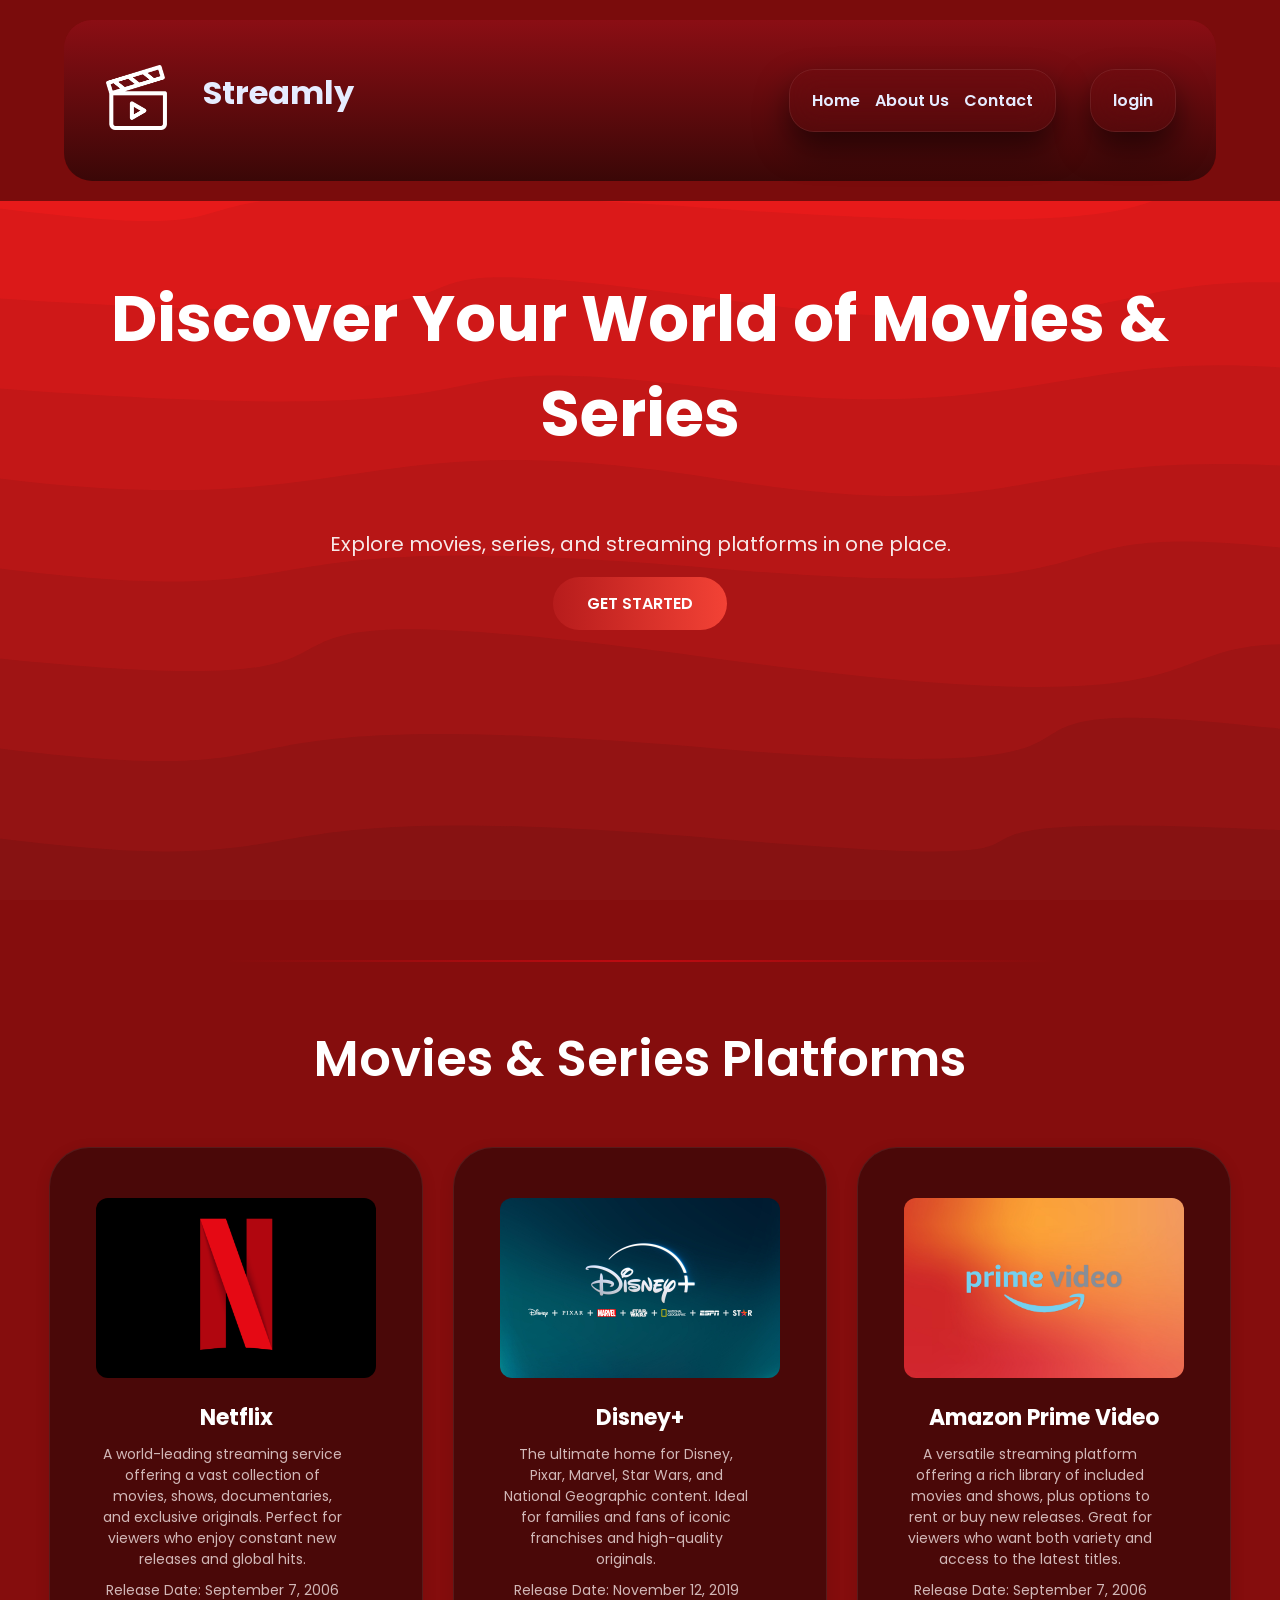
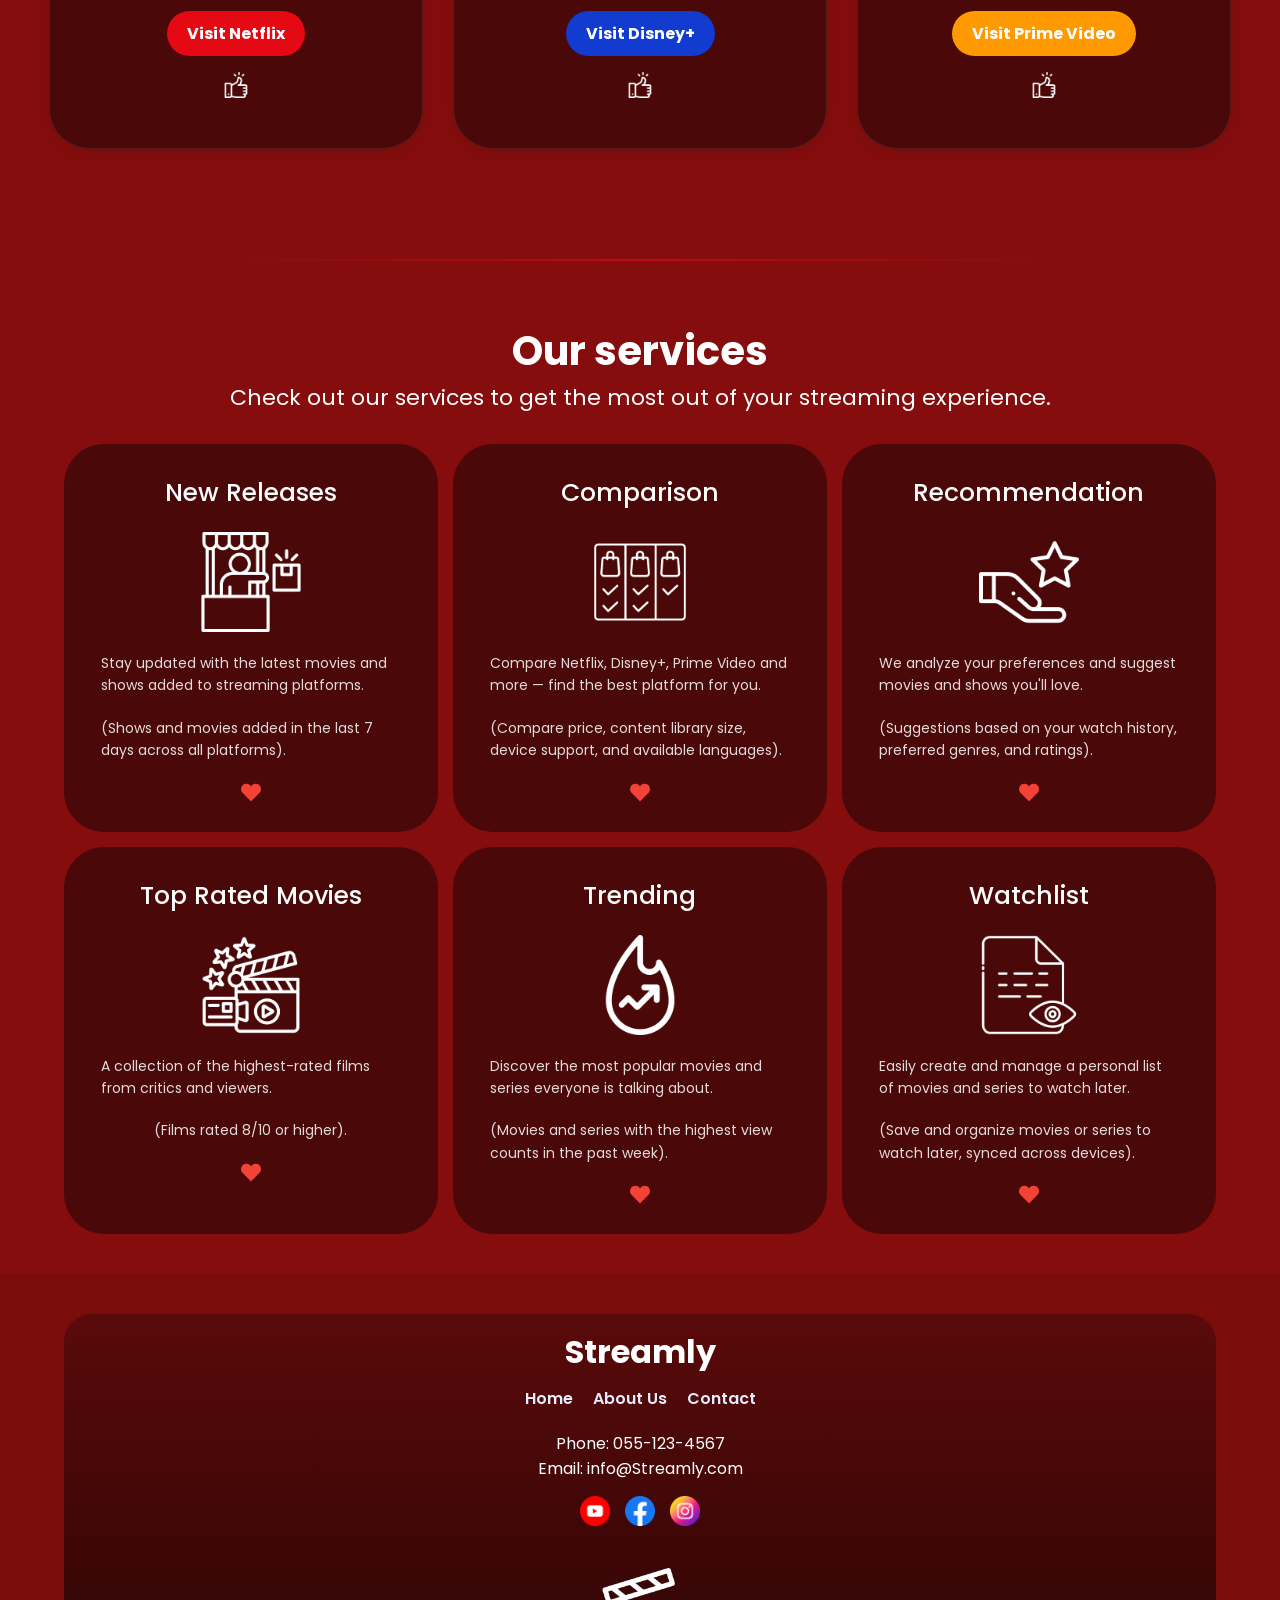
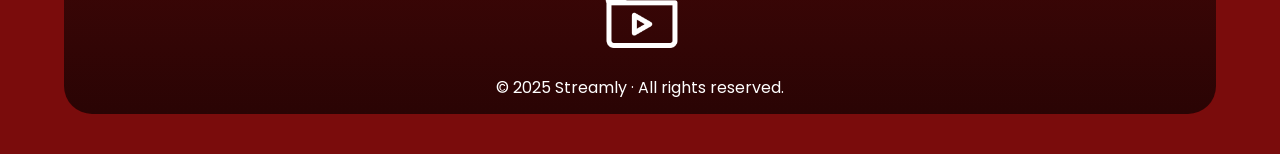
==== index.html @ 05b5baf9 "Task 1,2,3" ====
﻿<!DOCTYPE html>
<html lang="en">
<head>
    <meta charset="UTF-8">
    <meta name="viewport" content="width=device-width, initial-scale=1.0">
    <title>Streamly</title>
    <link rel="stylesheet" href="style.css">
    <link href="https://fonts.googleapis.com/css2?family=Poppins:wght@300;400;600&display=swap" rel="stylesheet">
</head>
<body>

    <header class="header">
        <div class="container">
            <div class="header__wrap">
                <div class="logo">
                    <img src="imgs/clapperboard.png" alt="Logo">
                </div>
                <h1 class="site-title">Streamly</h1>
                <nav class="header__nav info">
                    <a href="index.html">Home</a>
                    <a href="about.html">About Us</a>
                    <a href="contact.html">Contact</a>
                </nav>
                <div class="header__login">
                    <a href="login.html">login</a>
                </div>
            </div>
        </div>
    </header>

    <main>

        <section class="hero">
            <h1>Discover Your World of Movies & Series</h1>
            <p>Explore movies, series, and streaming platforms in one place.</p>
            <a href="#cards" class="hero-btn">Get Started</a>
        </section>

        <div class="divider"></div>

        <section class="cards" id="cards">
            <div class="container">
                <div class="main__title">
                    <h1 class="main__title">Movies & Series Platforms</h1>
                </div>
                    <div class="card__container">

                    <div class="card__wrap">
                        <div class="image">
                            <img src="imgs/netflix.png" alt="Netflix">
                        </div>
                        <div class="text">
                            <h2>Netflix</h2>
                            <p>
                                A world-leading streaming service offering a vast collection of movies, shows, documentaries,
                                and exclusive originals. Perfect for viewers who enjoy constant new releases and global hits.
                            </p>
                            <p class="sub">Release Date: September 7, 2006</p>
                            <a href="https://www.netflix.com" target="_blank" class="btn netflix">Visit Netflix</a>
                        </div>
                        <div class="like">
                            <img src="imgs/like.png" alt="Like">
                        </div>
                    </div>

                    <div class="card__wrap">
                        <div class="image">
                            <img src="imgs/disneyplus.jpg" alt="Disney+">
                        </div>
                        <div class="text">
                            <h2>Disney+</h2>
                            <p>
                                The ultimate home for Disney, Pixar, Marvel, Star Wars, and National Geographic content.
                                Ideal for families and fans of iconic franchises and high-quality originals.
                            </p>
                            <p class="sub">Release Date: November 12, 2019</p>
                            <a href="https://www.disneyplus.com" target="_blank" class="btn disney">Visit Disney+</a>
                        </div>
                        <div class="like">
                            <img src="imgs/like.png" alt="Like">
                        </div>
                    </div>

                    <div class="card__wrap">
                        <div class="image">
                            <img src="imgs/amazon-prime-video.jpg" alt="Amazon Prime Video">
                        </div>
                        <div class="text">
                            <h2>Amazon Prime Video</h2>
                            <p>
                                A versatile streaming platform offering a rich library of included movies and shows,
                                plus options to rent or buy new releases.
                                Great for viewers who want both variety and access to the latest titles.
                            </p>
                            <p class="sub">Release Date: September 7, 2006</p>
                            <a href="https://www.primevideo.com" target="_blank" class="btn prime">Visit Prime Video</a>
                        </div>
                        <div class="like">
                            <img src="imgs/like.png" alt="Like">
                        </div>
                    </div>

                </div>
            </div>
        </section>

        <div class="divider"></div>

        <section class="services">
            <div class="container">

                <div class="services__title">
                    <h2>Our services</h2>
                    <p class="sub">Check out our services to get the most out of your streaming experience.</p>
                </div>

                <div class="services__wrap">

                    <div class="services__item">
                        <h3><a href="new-releases.html" target="_blank">New Releases</a></h3>
                        <img src="imgs/New Releases.png" alt="New Releases" />
                        <p>Stay updated with the latest movies and shows added to streaming platforms.</p>
                        <p class="sub">(Shows and movies added in the last 7 days across all platforms).</p>
                        <img src="imgs/heart.png" alt="Like" />
                    </div>

                    <div class="services__item">
                        <h3><a href="comparison.html" target="_blank">Comparison</a></h3>
                        <img src="imgs/Platform Comparison.png" alt="Comparison" />
                        <p>Compare Netflix, Disney+, Prime Video and more — find the best platform for you.</p>
                        <p class="sub">(Compare price, content library size, device support, and available languages).</p>
                        <img src="imgs/heart.png" alt="Like" />
                    </div>

                    <div class="services__item">
                        <h3><a href="recommendation.html" target="_blank">Recommendation</a></h3>
                        <img src="imgs/recommendation.png" alt="Recommendation" />
                        <p>We analyze your preferences and suggest movies and shows you'll love.</p>
                        <p class="sub">(Suggestions based on your watch history, preferred genres, and ratings).</p>
                        <img src="imgs/heart.png" alt="Like" />
                    </div>

                    <div class="services__item">
                        <h3><a href="top-rated.html" target="_blank">Top Rated Movies</a></h3>
                        <img src="imgs/Top Rated Movies.png" alt="Top Rated Movies" />
                        <p>A collection of the highest-rated films from critics and viewers.</p>
                        <p class="sub">(Films rated 8/10 or higher).</p>
                        <img src="imgs/heart.png" alt="Like" />
                    </div>

                    <div class="services__item">
                        <h3><a href="trending.html" target="_blank">Trending</a></h3>
                        <img src="imgs/trending.png" alt="Trending" />
                        <p>Discover the most popular movies and series everyone is talking about.</p>
                        <p class="sub">(Movies and series with the highest view counts in the past week).</p>
                        <img src="imgs/heart.png" alt="Like" />
                    </div>

                    <div class="services__item">
                        <h3><a href="watchlist.html" target="_blank">Watchlist</a></h3>
                        <img src="imgs/watchlist.png" alt="Watchlist" />
                        <p>Easily create and manage a personal list of movies and series to watch later.</p>
                        <p class="sub">(Save and organize movies or series to watch later, synced across devices).</p>
                        <img src="imgs/heart.png" alt="Like" />
                    </div>

                </div>
            </div>
        </section>

    </main>

    <footer class="footer">
        <div class="container">
            <div class="footer__wrap">
                <h2 class="footer-title">Streamly</h2>

                <nav class="footer-nav">
                    <ul>
                        <li><a href="index.html">Home</a></li>
                        <li><a href="about.html">About Us</a></li>
                        <li><a href="contact.html">Contact</a></li>
                    </ul>
                </nav>

                <p>Phone: 055-123-4567</p>
                <p>Email: info@Streamly.com</p>

                <div class="social">
                    <a href="https://www.youtube.com/" target="_blank"><img src="imgs/youtube.png" alt="YouTube"></a>
                    <a href="https://www.facebook.com" target="_blank"><img src="imgs/facebook.png" alt="Facebook"></a>
                    <a href="https://www.instagram.com/" target="_blank"><img src="imgs/instagram.png" alt="Instagram"></a>
                </div>

                <div class="footer-logo">
                    <img src="imgs/clapperboard.png" alt="Logo">
                </div>

                <p class="copyright">© 2025 Streamly · All rights reserved.</p>
            </div>
        </div>
            
    </footer>

</body>
</html>
---- style.css ----
﻿/* ===== Reset Default Styles ===== */
* {
    margin: 0;
    padding: 0;
    box-sizing: border-box;
}

body {
    background-color: #850d0d;
    color: #F5F5F5;
    font-family: 'Poppins', sans-serif;
}

html, body {
    height: 100%;
    margin: 0;
    scroll-behavior: smooth;
    scroll-padding-top: 300px;
}

main {
    flex: 1;
}

.container {
    width: 90%;
    max-width: 1200px;
    margin: 0 auto;
}

/* ===== Header ===== */
.header {
    position: fixed;
    top: 0;
    width: 100%;
    z-index: 100;
    padding: 20px 0;
    color: #E6ECFF;
    background-color: #7A0C0C;
}

.header__wrap {
    display: flex;
    justify-content: space-between;
    align-items: center;
    width: 100%;
    padding: 14px 40px;
    background: linear-gradient( 180deg, #8B0E14, #3A0707 );
    border-radius: 28px;
    backdrop-filter: blur(16px);
}

.logo img {
    width: 65px;
    filter: brightness(0) invert(1);
}

.site-title {
    font-size: 32px;
    margin-right: 400px;
    margin-top: 35px;
}

.header__nav {
    gap: 10px;
}

.header__nav ul {
    display: flex;
    gap: 24px;
    list-style: none;
}

.header__nav a {
    text-decoration: none;
    font-weight: 600;
    color: #E6ECFF;
    transition: color 0.25s ease;
}

.header__nav a:hover {
    opacity: 0.7;
    text-decoration: underline;
    color: #ff1a1a;
}

.header__login a {
    text-decoration: none;
    font-weight: 600;
    color: #E6ECFF;
    transition: color 0.25s ease;
}

.header__login a:hover {
    opacity: 0.7;
    text-decoration: underline;
    color: #ff1a1a;
}

.info, .header__login {
    display: flex;
    backdrop-filter: blur(16px);
    border-radius: 25px;
    border: 1px solid rgba(255, 255, 255, 0.08);
    box-shadow: 0 16px 32px rgba(0, 0, 0, 0.55);
    padding: 18px 22px;
    gap:15px;
}

/* ===== Hero Section ===== */
.hero {
    min-height: 100vh;
    display: flex;
    flex-direction: column;
    justify-content: center;
    align-items: center;
    text-align: center;
    gap: 20px;
    padding: 0 20px;
    background-image: url(imgs/hero-img1.svg);
    background-size: cover;
    background-position: center;
    background-repeat: no-repeat;
    background-color: #7A0C0C;
}

.hero h1 {
    font-size: 64px;
    font-weight: 700;
    color: white;
}

.hero p {
    max-width: 700px;
    opacity: 0.9;
    line-height: 26px;
    color: white;
    font-size: 20px
}

.hero-btn {
    padding: 14px 34px;
    border-radius: 999px;
    background-image: linear-gradient(to right, #B71C1C 0%, #F44336 51%, #EF9A9A 100%);
    text-decoration: none;
    font-weight: 600;
    transition: 0.5s;
    color: white;
    text-transform: uppercase;
    background-size: 200% auto;
}

.hero-btn:hover {
    transform: translateY(-3px);
    box-shadow: 0 12px 30px rgba(255,0,0,0.4);
    background-position: right center;
    color: #fff;
    text-decoration: none;
}
h1 {
    margin-bottom: 50px;
}

/* ===== Divider ===== */
.divider {
    height: 2px;
    width: 65%;
    margin: 60px auto;
    background: linear-gradient( 90deg, transparent, rgba(229,9,20,0.6), transparent );
}

.main__title {
    display: flex;
    justify-content: center;
    font-size: 50px;
    font-weight: 600;
    color: white
}

/* ===== Cards Section ===== */
.cards {
    display: flex;
    justify-content: center;
}

.card__container {
    display: flex;
    justify-content: center;
    gap: 30px;
    align-items: stretch;
}

.card__wrap {
    width: calc(100%/3 - 10px);
    display: flex;
    flex-direction: column;
    text-align: center;
    align-items: center;
    gap: 16px;
    padding: 50px;
    margin-bottom: 50px;
    border-radius: 40px;
    box-shadow: 0 4px 15px rgba(0,0,0,0.1);
    border: 1px solid rgba(255,255,255,0.08);
    background: #4A0808;
}

.text {
    display: flex;
    flex-direction: column;
    gap: 10px;
}

.text h2 {
    font-size: 22px;
     color: #FFFFFF;
}

.text p {
    font-size: 14px;
    line-height: 1.5;
    opacity: 0.9;
    width: 90%;
    color: #E0CACA;
}

.btn {
    padding: 10px 20px;
    border-radius: 50px;
    color: #fff;
    font-weight: bold;
    text-decoration: none;
    display: inline-block;
    transition: 0.3s;
    margin-top: auto;
}

.netflix {
    background: #E50914;
    margin: auto;
}

.disney {
    background: #113CCF;
    margin: auto;
}

.prime {
    background: #FF9900;
    margin: auto;
}

.btn:hover {
    transform: scale(1.06);
    opacity: 0.9;
}

.image img {
    width: 280px;
    height: 180px;
    object-fit: cover;
    border-radius: 12px;
    transition: 0.3s;
}

.image img:hover {
    transform: scale(1.04);
}

.like {
    margin-top: auto; 
    display: flex;
    justify-content: flex-end;
}

.like img {
    width: 26px;
    height: 26px;
    filter: brightness(0) invert(1);
}

.like img:hover {
    transform: scale(1.3);
}

/* ===== Services Section ===== */
.services__wrap {
    display: flex;
    flex-wrap: wrap;
    justify-content: space-between;
    gap: 15px;
    margin-bottom: 40px;
}

.services__item {
    background: #4A0808;
    border-radius: 40px;
    padding: 30px;
    gap: 20px;
    width: calc(100% / 3 - 10px);
    display: flex;
    flex-direction: column;
    align-items: center;
}

.services__item h3 {
    font-size: 25px;
    filter: brightness(0) invert(1);
}

.services__item h1 {
    font-size: 20px;
    margin-bottom: 8px;
}

.services__item p {
    font-size: 14px;
    line-height: 1.6;
    opacity: 0.85;
    max-width: 300px;
    color: #ffffff;
}

.services__item a {
    color: #0F172B;
    text-decoration: none;
    font-weight: 500;
    transition: 0.3s;
}

.services__item a:hover {
    opacity: 0.7;
    text-decoration: underline;
}

.services__item:hover {
    transform: scale(1.02);
    transition: all 0.8s;
    border: 1px solid #E50914; 
}


.services__title {
    margin-bottom: 10px;
    margin-top: 30px;
    text-align: center;
    font-size: 20px;
    color: #0F172B;
    margin-bottom: 30px;
}

.services__title h2 {
    color: white;
    font-size: 40px;
}

.services__title p {
    color: white;
    font-size: 22px;
}

.services__item img:nth-of-type(1) {
    width: 100px;
    filter: brightness(0) invert(1);
}

.services__item img:nth-of-type(2) {
    display: flex;
    justify-content: end;
    width: 20px;
}

.services__item img:nth-of-type(2):hover {
    transform: scale(1.2); 
    transition: transform 0.3s; 
}

/* ===== Footer ===== */
.footer {
    color: white;
    background-color: #7A0C0C;
    text-align: center;
    padding: 40px 0;
}

.footer-title {
    font-size: 32px;
    margin-bottom: 10px;
}

.footer__wrap {
    padding: 14px 40px;
    background: linear-gradient( 180deg, #5A0A0A, #2A0404 );
    border-radius: 28px;
    backdrop-filter: blur(16px);
}

.footer-nav ul {
    display: flex;
    justify-content: center;
    gap: 20px;
    list-style: none;
    margin: 10px 0 20px;
}

.footer-nav a {
    text-decoration: none;
    font-weight: 600;
    color: #E6ECFF;
    transition: color 0.25s ease;
}

.footer-nav a:hover {
    opacity: 0.7;
    text-decoration: underline;
    color: #ff1a1a;
}

.social {
    display: flex;
    justify-content: center;
    gap: 15px;
    margin: 15px 0;
}

.social img {
    width: 30px;
}

.footer-logo img {
    width: 80px;
    margin: 20px 0;
    filter: brightness(0) invert(1);
}

/* ===== Contact Page ===== */
.page-title {
    text-align: center;
    font-size: 32px;
    font-weight: 600;
    margin: 40px 0 30px;
}

.page-title {
    display: flex;
    justify-content: start;
    margin-left: 220px;
}

.contact-container {
    max-width: 600px;
    margin: 60px auto;
    padding: 0 20px;
}

.contact-container h1 {
    text-align: center;
    font-size: 36px;
    font-weight: 600;
    margin-bottom: 30px;
}

.contact-form {
    display: flex;
    flex-direction: column;
    gap: 15px;
}

.contact-form input,
.contact-form textarea {
    padding: 14px;
    border: 1px solid #ccc;
    border-radius: 6px;
    font-size: 16px;
    font-family: 'Poppins', sans-serif;
    background: #fff;
}

.contact-form textarea {
    min-height: 120px;
}

.contact-form button {
    background: linear-gradient(135deg, #000000, #E50914);
    padding: 14px;
    border: none;
    border-radius: 15px;
    color: white;
    font-size: 18px;
    transition: 0.8s ease;
    margin-bottom: 20px;
}

.contact-form button:hover {
    background: #E50914;
}

/* ===== About Page ===== */
.about-container {
    max-width: 800px;
    margin: 60px auto;
    padding: 0 20px;
    text-align: center;
}

.about-container h1 {
    font-size: 36px;
    font-weight: 600;
    margin-bottom: 20px;
}

.about-container h2 {
    color: white;
}

.about-container p {
    font-size: 18px;
    line-height: 1.7;
    color: #555;
    margin-bottom: 20px;
}
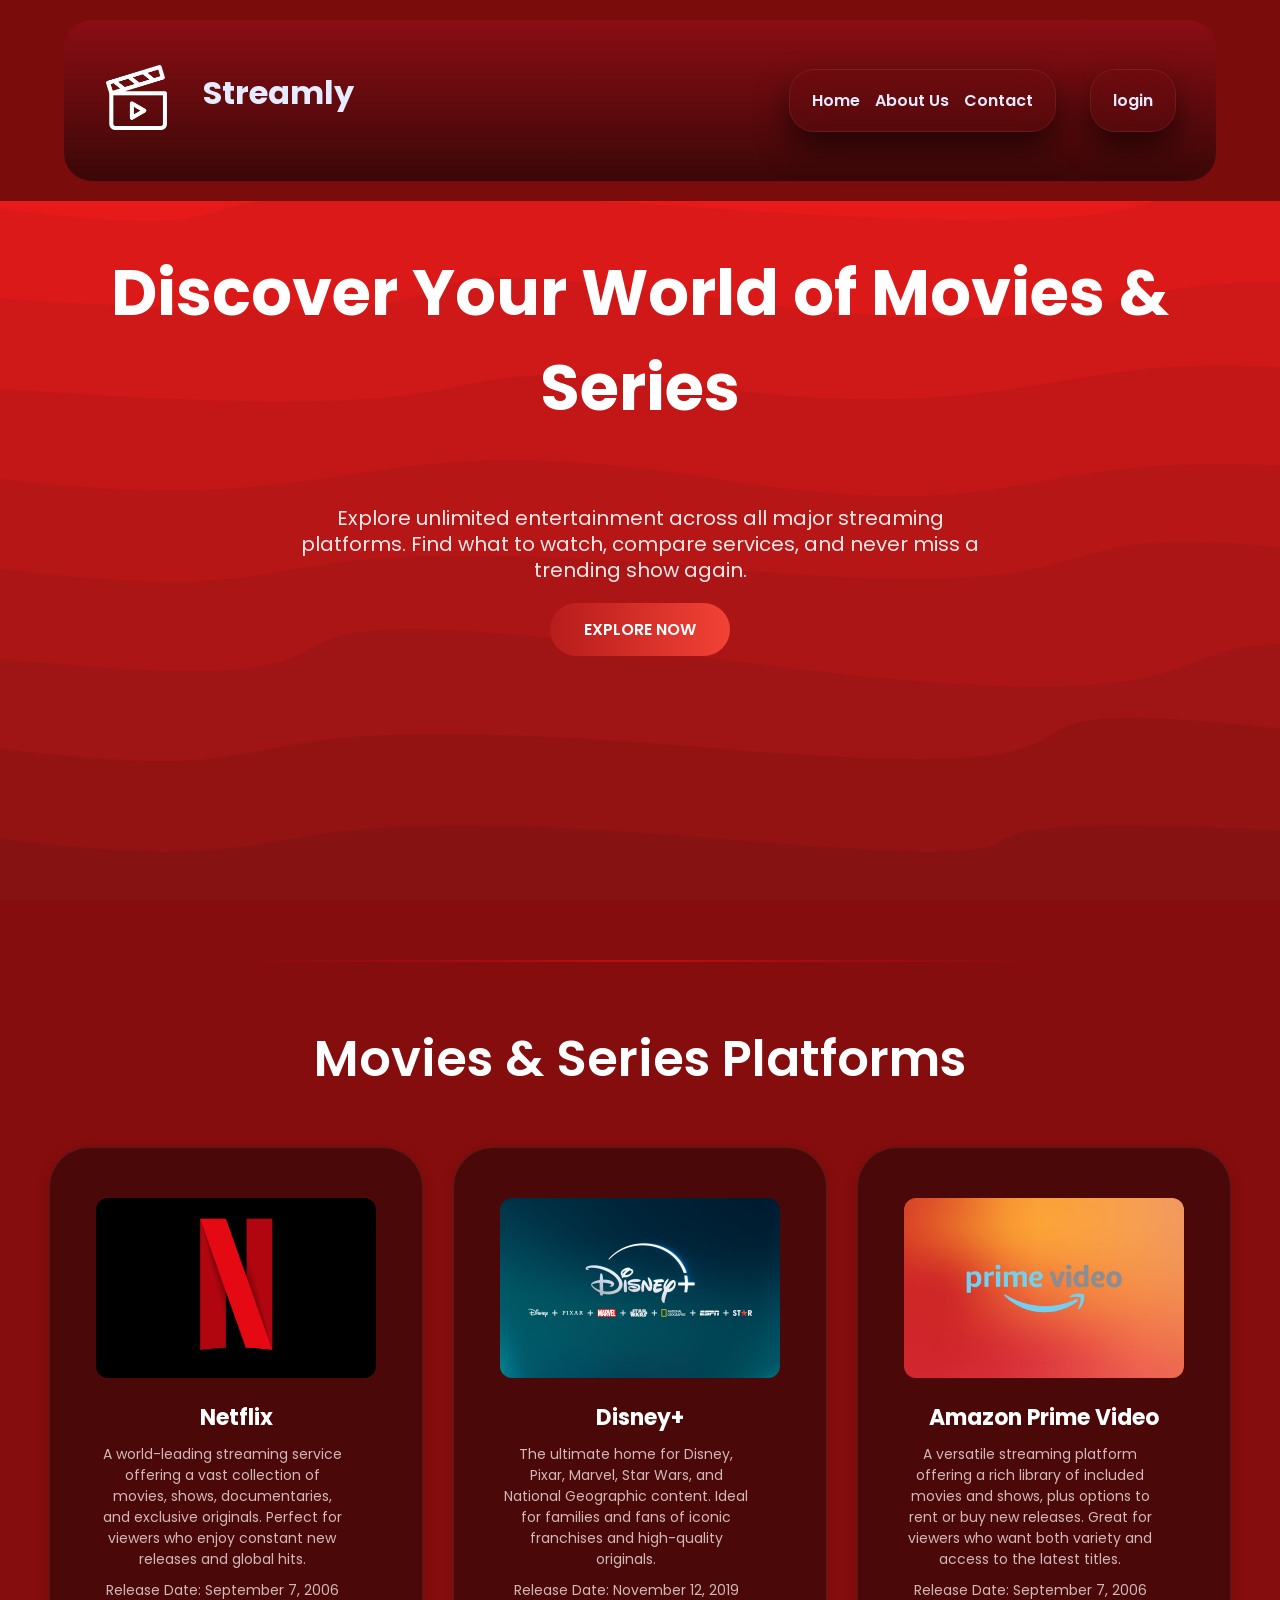
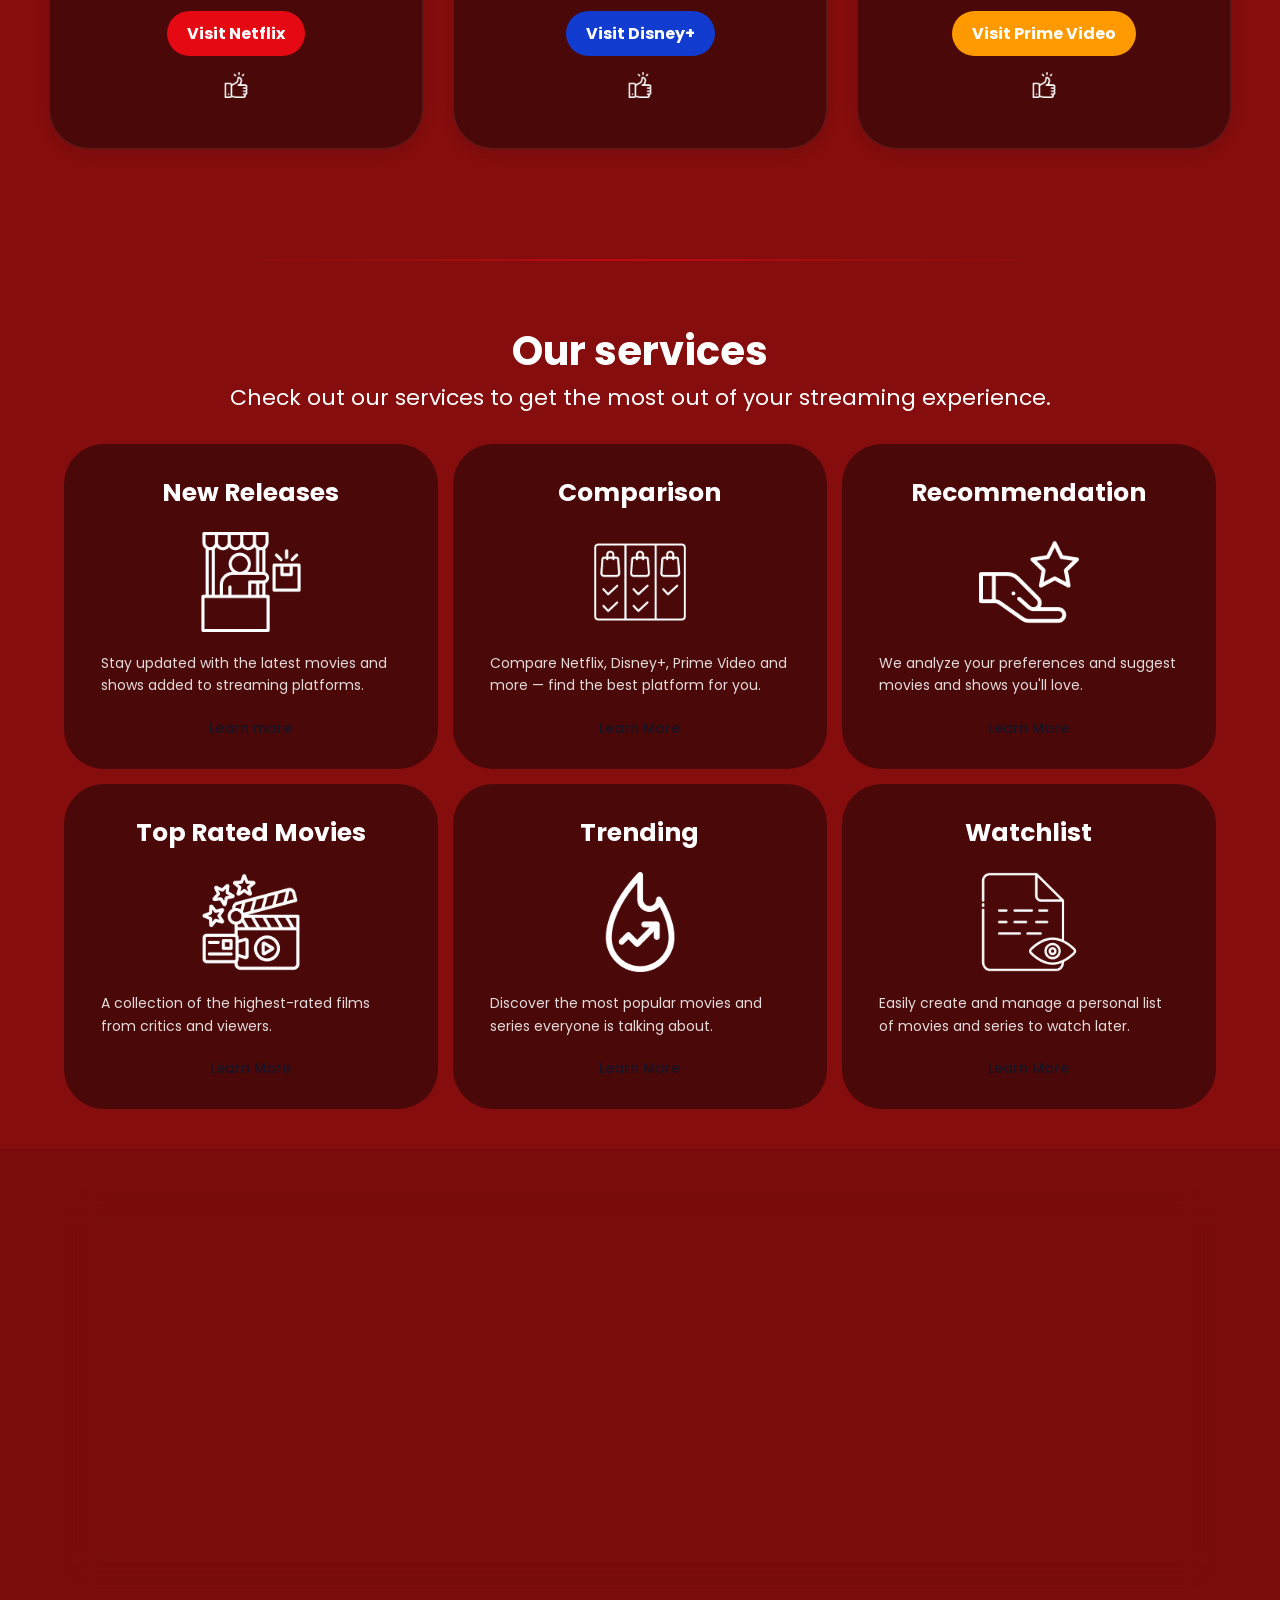
==== commit 93559d7e: "index.html" ====
--- a/index.html
+++ b/index.html
@@ -1,4 +1,4 @@
-﻿<!DOCTYPE html>
+<!DOCTYPE html>
 <html lang="en">
 <head>
     <meta charset="UTF-8">
@@ -32,9 +32,13 @@
 
         <section class="hero">
             <h1>Discover Your World of Movies & Series</h1>
-            <p>Explore movies, series, and streaming platforms in one place.</p>
-            <a href="#cards" class="hero-btn">Get Started</a>
+            <p>
+                Explore unlimited entertainment across all major streaming platforms.
+                Find what to watch, compare services, and never miss a trending show again.
+            </p>
+            <a href="#cards" class="hero-btn">Explore Now</a>
         </section>
+
 
         <div class="divider"></div>
 
@@ -43,7 +47,7 @@
                 <div class="main__title">
                     <h1 class="main__title">Movies & Series Platforms</h1>
                 </div>
-                    <div class="card__container">
+                <div class="card__container">
 
                     <div class="card__wrap">
                         <div class="image">
@@ -117,51 +121,45 @@
                 <div class="services__wrap">
 
                     <div class="services__item">
-                        <h3><a href="new-releases.html" target="_blank">New Releases</a></h3>
+                        <h3>New Releases</h3>
                         <img src="imgs/New Releases.png" alt="New Releases" />
                         <p>Stay updated with the latest movies and shows added to streaming platforms.</p>
-                        <p class="sub">(Shows and movies added in the last 7 days across all platforms).</p>
-                        <img src="imgs/heart.png" alt="Like" />
-                    </div>
-
-                    <div class="services__item">
-                        <h3><a href="comparison.html" target="_blank">Comparison</a></h3>
+                        <p><a href="new-releases.html">Learn more</a></p>
+                    </div>
+
+                    <div class="services__item">
+                        <h3>Comparison</h3>
                         <img src="imgs/Platform Comparison.png" alt="Comparison" />
                         <p>Compare Netflix, Disney+, Prime Video and more — find the best platform for you.</p>
-                        <p class="sub">(Compare price, content library size, device support, and available languages).</p>
-                        <img src="imgs/heart.png" alt="Like" />
-                    </div>
-
-                    <div class="services__item">
-                        <h3><a href="recommendation.html" target="_blank">Recommendation</a></h3>
+                        <p><a href="comparison.html">Learn More</a></p>
+                    </div>
+
+                    <div class="services__item">
+                        <h3>Recommendation</h3>
                         <img src="imgs/recommendation.png" alt="Recommendation" />
                         <p>We analyze your preferences and suggest movies and shows you'll love.</p>
-                        <p class="sub">(Suggestions based on your watch history, preferred genres, and ratings).</p>
-                        <img src="imgs/heart.png" alt="Like" />
-                    </div>
-
-                    <div class="services__item">
-                        <h3><a href="top-rated.html" target="_blank">Top Rated Movies</a></h3>
+                        <p><a href="recommendation.html">Learn More</a></p>
+                    </div>
+
+                    <div class="services__item">
+                        <h3>Top Rated Movies</h3>
                         <img src="imgs/Top Rated Movies.png" alt="Top Rated Movies" />
                         <p>A collection of the highest-rated films from critics and viewers.</p>
-                        <p class="sub">(Films rated 8/10 or higher).</p>
-                        <img src="imgs/heart.png" alt="Like" />
-                    </div>
-
-                    <div class="services__item">
-                        <h3><a href="trending.html" target="_blank">Trending</a></h3>
+                        <p><a href="top-rated.html">Learn More</a></p>
+                    </div>
+
+                    <div class="services__item">
+                        <h3>Trending</h3>
                         <img src="imgs/trending.png" alt="Trending" />
                         <p>Discover the most popular movies and series everyone is talking about.</p>
-                        <p class="sub">(Movies and series with the highest view counts in the past week).</p>
-                        <img src="imgs/heart.png" alt="Like" />
-                    </div>
-
-                    <div class="services__item">
-                        <h3><a href="watchlist.html" target="_blank">Watchlist</a></h3>
+                        <p><a href="trending.html">Learn More</a></p>
+                    </div>
+
+                    <div class="services__item">
+                        <h3>Watchlist</h3>
                         <img src="imgs/watchlist.png" alt="Watchlist" />
                         <p>Easily create and manage a personal list of movies and series to watch later.</p>
-                        <p class="sub">(Save and organize movies or series to watch later, synced across devices).</p>
-                        <img src="imgs/heart.png" alt="Like" />
+                        <p><a href="watchlist.html">Learn More</a></p>
                     </div>
 
                 </div>
@@ -201,6 +199,6 @@
         </div>
             
     </footer>
-
+    <script src="script.js"></script>
 </body>
 </html>
